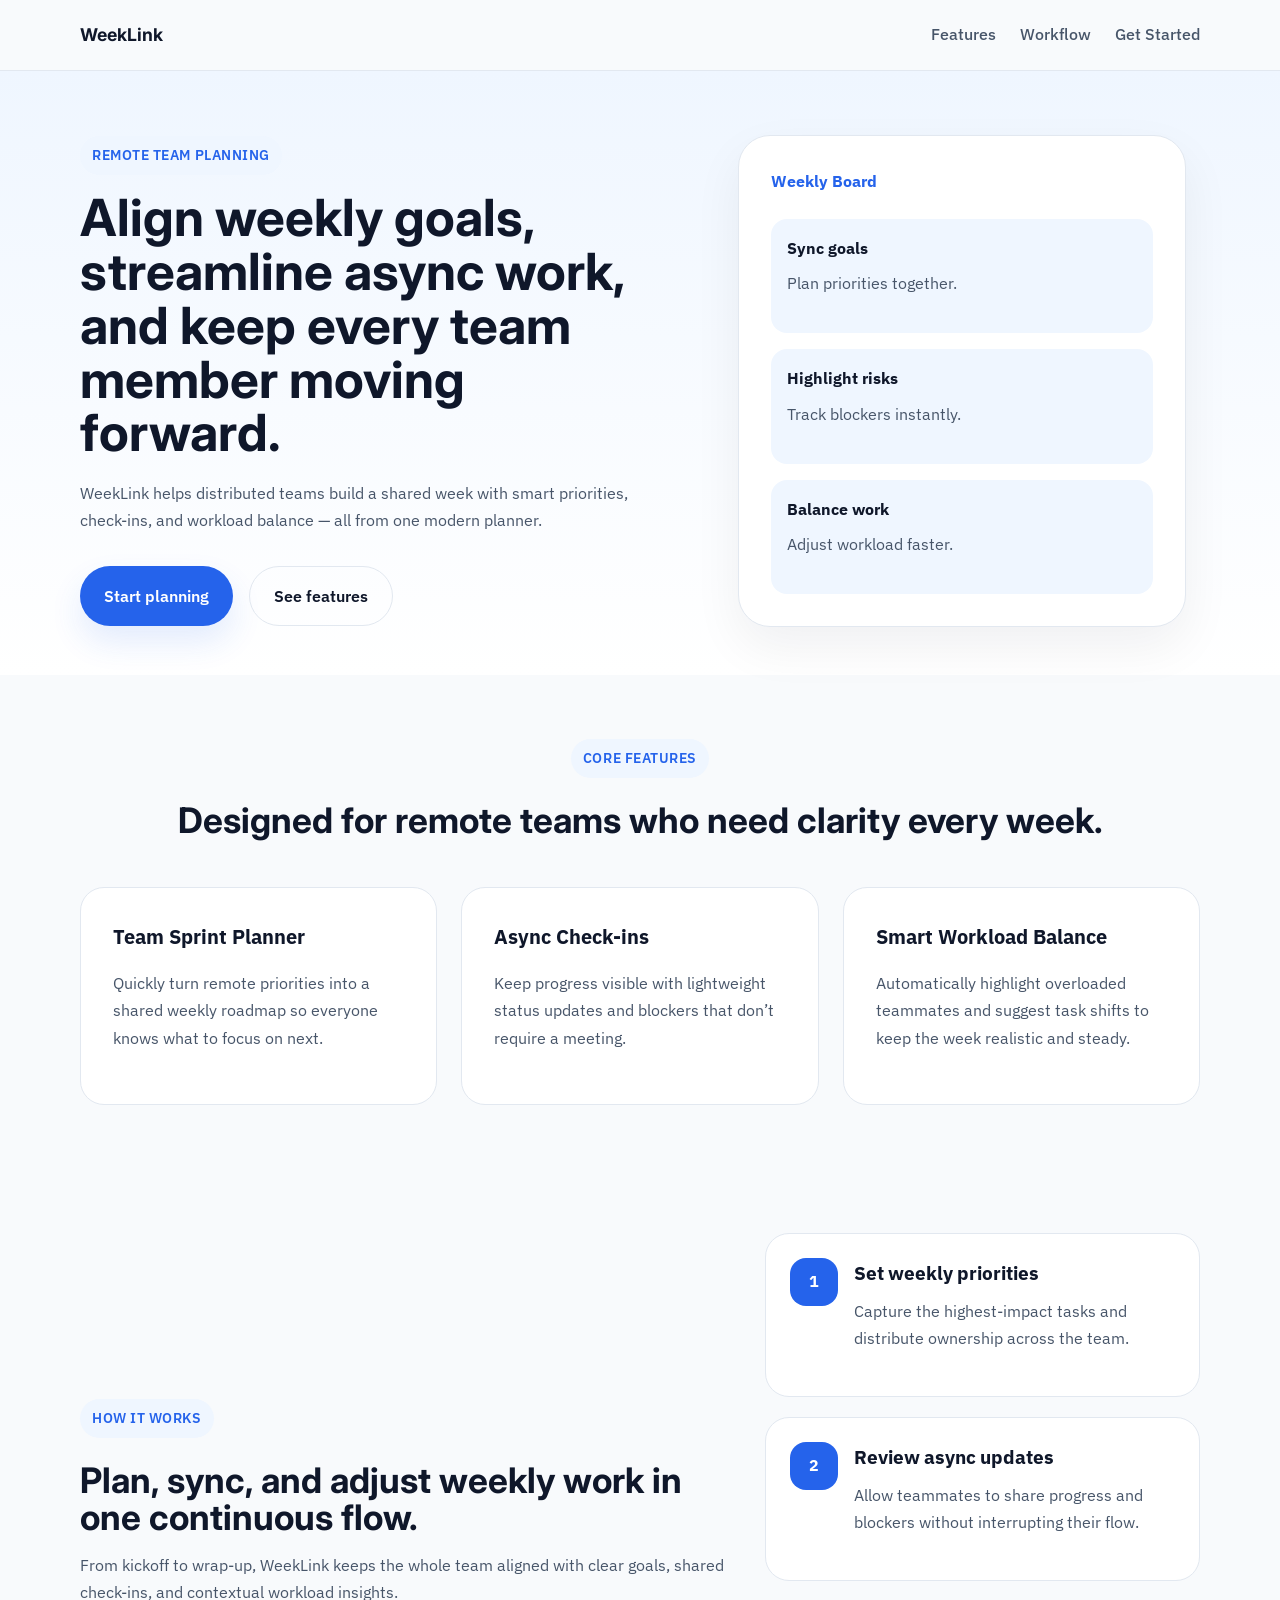
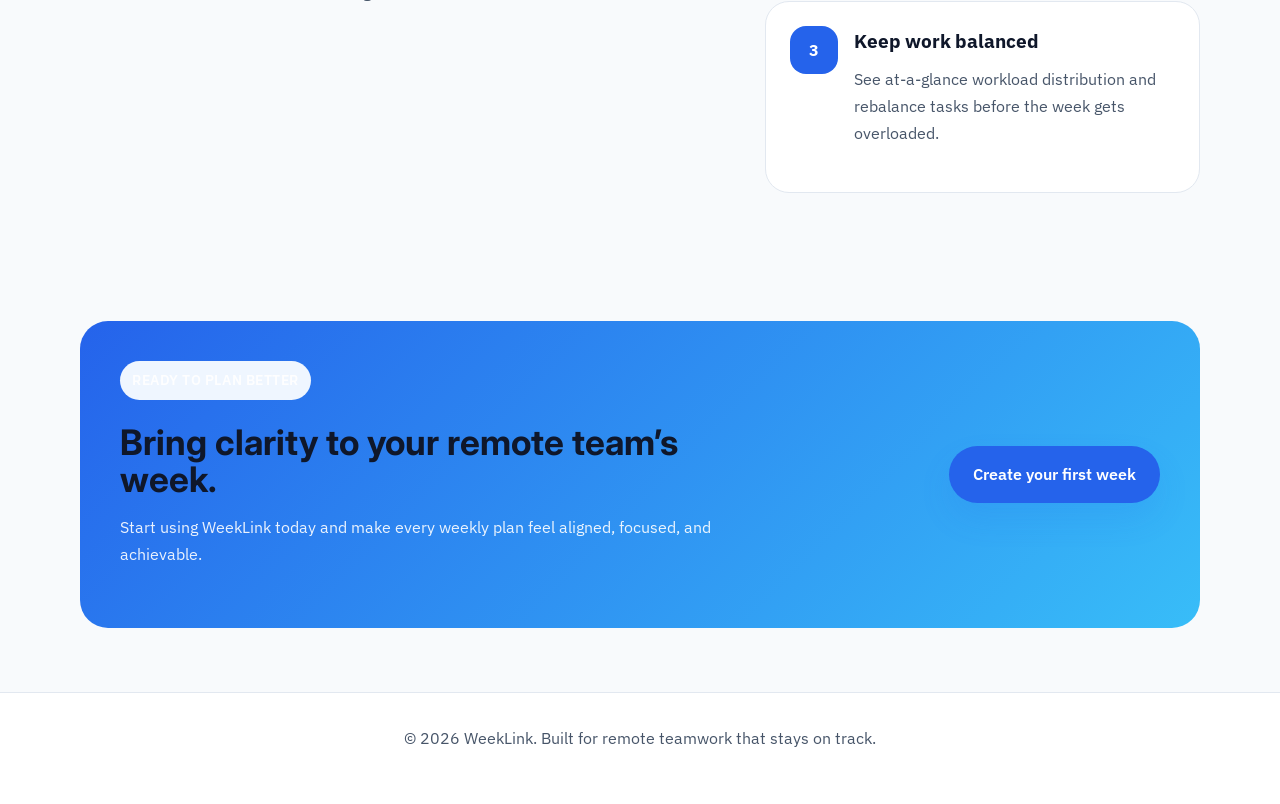
==== ai-generated-landing-page/index.html @ d890ad18 "chore: initial commit" ====
<!DOCTYPE html>
<html lang="en">
<head>
  <meta charset="UTF-8" />
  <meta name="viewport" content="width=device-width, initial-scale=1.0" />
  <title>WeekLink · Remote Team Weekly Planning</title>
  <link rel="preconnect" href="https://fonts.googleapis.com" />
  <link rel="preconnect" href="https://fonts.gstatic.com" crossorigin />
  <link href="https://fonts.googleapis.com/css2?family=IBM+Plex+Sans:wght@400;500;600&family=Inter:wght@600;700&display=swap" rel="stylesheet" />
  <link rel="stylesheet" href="style.css" />
</head>
<body>
  <header class="site-header" id="site-header">
    <div class="container header-inner">
      <a class="brand" href="#hero">WeekLink</a>
      <nav class="primary-nav" aria-label="Primary navigation">
        <a href="#features">Features</a>
        <a href="#workflow">Workflow</a>
        <a href="#cta">Get Started</a>
      </nav>
    </div>
  </header>

  <main>
    <section class="hero-section" id="hero">
      <div class="container hero-content">
        <div class="hero-copy">
          <p class="eyebrow">Remote team planning</p>
          <h1>Align weekly goals, streamline async work, and keep every team member moving forward.</h1>
          <p class="hero-description">WeekLink helps distributed teams build a shared week with smart priorities, check-ins, and workload balance — all from one modern planner.</p>
          <div class="hero-actions">
            <a class="button button-primary" href="#cta">Start planning</a>
            <a class="button button-secondary" href="#features">See features</a>
          </div>
        </div>
        <div class="hero-visual" aria-hidden="true">
          <div class="visual-card">
            <span>Weekly Board</span>
            <div class="visual-grid">
              <div><strong>Sync goals</strong><p>Plan priorities together.</p></div>
              <div><strong>Highlight risks</strong><p>Track blockers instantly.</p></div>
              <div><strong>Balance work</strong><p>Adjust workload faster.</p></div>
            </div>
          </div>
        </div>
      </div>
    </section>

    <section class="feature-section" id="features">
      <div class="container section-header">
        <p class="section-label">Core features</p>
        <h2>Designed for remote teams who need clarity every week.</h2>
      </div>
      <div class="container feature-grid">
        <article class="feature-card">
          <h3>Team Sprint Planner</h3>
          <p>Quickly turn remote priorities into a shared weekly roadmap so everyone knows what to focus on next.</p>
        </article>
        <article class="feature-card">
          <h3>Async Check-ins</h3>
          <p>Keep progress visible with lightweight status updates and blockers that don’t require a meeting.</p>
        </article>
        <article class="feature-card">
          <h3>Smart Workload Balance</h3>
          <p>Automatically highlight overloaded teammates and suggest task shifts to keep the week realistic and steady.</p>
        </article>
      </div>
    </section>

    <section class="workflow-section" id="workflow">
      <div class="container workflow-grid">
        <div class="workflow-text">
          <p class="section-label">How it works</p>
          <h2>Plan, sync, and adjust weekly work in one continuous flow.</h2>
          <p>From kickoff to wrap-up, WeekLink keeps the whole team aligned with clear goals, shared check-ins, and contextual workload insights.</p>
        </div>
        <div class="workflow-list">
          <div class="workflow-step">
            <span class="step-number">1</span>
            <div>
              <h3>Set weekly priorities</h3>
              <p>Capture the highest-impact tasks and distribute ownership across the team.</p>
            </div>
          </div>
          <div class="workflow-step">
            <span class="step-number">2</span>
            <div>
              <h3>Review async updates</h3>
              <p>Allow teammates to share progress and blockers without interrupting their flow.</p>
            </div>
          </div>
          <div class="workflow-step">
            <span class="step-number">3</span>
            <div>
              <h3>Keep work balanced</h3>
              <p>See at-a-glance workload distribution and rebalance tasks before the week gets overloaded.</p>
            </div>
          </div>
        </div>
      </div>
    </section>

    <section class="cta-section" id="cta">
      <div class="container cta-card">
        <div>
          <p class="section-label">Ready to plan better</p>
          <h2>Bring clarity to your remote team’s week.</h2>
          <p>Start using WeekLink today and make every weekly plan feel aligned, focused, and achievable.</p>
        </div>
        <a class="button button-primary" href="#hero">Create your first week</a>
      </div>
    </section>
  </main>

  <footer class="site-footer">
    <div class="container footer-inner">
      <p>© 2026 WeekLink. Built for remote teamwork that stays on track.</p>
    </div>
  </footer>
</body>
</html>
---- ai-generated-landing-page/style.css ----
:root {
  --bg: #f8fafc;
  --surface: #ffffff;
  --surface-soft: #eef2ff;
  --text: #0f172a;
  --text-muted: #475569;
  --primary: #2563eb;
  --primary-soft: #eff6ff;
  --accent: #f97316;
  --border: #e2e8f0;
}

* {
  box-sizing: border-box;
}

html,
body {
  margin: 0;
  padding: 0;
  min-height: 100%;
  font-family: 'IBM Plex Sans', sans-serif;
  font-size: 16px;
  background: var(--bg);
  color: var(--text);
}

body {
  line-height: 1.7;
}

p {
  margin: 0 0 1.25rem;
  color: var(--text-muted);
}

img {
  max-width: 100%;
  display: block;
}

.container {
  width: min(1120px, calc(100% - 2rem));
  margin: 0 auto;
}

.site-header {
  position: sticky;
  top: 0;
  z-index: 10;
  background: rgba(248, 250, 252, 0.96);
  border-bottom: 1px solid var(--border);
}

.header-inner {
  display: flex;
  align-items: center;
  justify-content: space-between;
  gap: 1rem;
  padding: 1.25rem 0;
}

.brand {
  font-family: 'Inter', sans-serif;
  font-size: 1.1rem;
  font-weight: 700;
  color: var(--text);
  text-decoration: none;
}

.primary-nav {
  display: flex;
  gap: 1.5rem;
  flex-wrap: wrap;
}

.primary-nav a {
  color: var(--text-muted);
  text-decoration: none;
  font-weight: 500;
}

.hero-section {
  padding: 4rem 0 3rem;
  background: linear-gradient(180deg, #eff6ff 0%, #ffffff 100%);
}

.hero-content {
  display: grid;
  grid-template-columns: 1.25fr 1fr;
  gap: 3rem;
  align-items: center;
}

.hero-copy {
  max-width: 38rem;
}

.eyebrow,
.section-label {
  display: inline-flex;
  margin-bottom: 1rem;
  padding: 0.5rem 0.75rem;
  border-radius: 999px;
  background: var(--primary-soft);
  color: var(--primary);
  font-size: 0.85rem;
  font-weight: 600;
  letter-spacing: 0.04em;
  text-transform: uppercase;
}

.hero-copy h1,
.section-header h2,
.workflow-text h2,
.cta-card h2 {
  font-family: 'Inter', sans-serif;
  color: var(--text);
  line-height: 1.05;
}

.hero-copy h1 {
  font-size: clamp(2.5rem, 4vw, 4rem);
  margin: 0 0 1.25rem;
}

.hero-description,
.workflow-text p,
.cta-card p {
  max-width: 44rem;
}

.hero-actions {
  display: flex;
  flex-wrap: wrap;
  gap: 1rem;
  margin-top: 2rem;
}

.button {
  display: inline-flex;
  align-items: center;
  justify-content: center;
  padding: 0.95rem 1.5rem;
  border-radius: 999px;
  text-decoration: none;
  font-weight: 600;
  transition: transform 0.2s ease, box-shadow 0.2s ease, background-color 0.2s ease, border-color 0.2s ease;
}

.button:hover {
  transform: translateY(-1px);
}

.button-primary {
  background: var(--primary);
  color: #ffffff;
  box-shadow: 0 16px 32px rgba(37, 99, 235, 0.12);
}

.button-primary:hover {
  box-shadow: 0 20px 40px rgba(37, 99, 235, 0.18);
}

.button-secondary {
  background: transparent;
  color: var(--text);
  border: 1px solid var(--border);
}

.button-secondary:hover {
  border-color: var(--primary);
}

.hero-visual {
  display: grid;
  place-items: center;
}

.visual-card {
  width: 100%;
  max-width: 28rem;
  border-radius: 2rem;
  padding: 2rem;
  background: var(--surface);
  border: 1px solid var(--border);
  box-shadow: 0 20px 50px rgba(15, 23, 42, 0.06);
}

.visual-card span {
  display: inline-flex;
  margin-bottom: 1.5rem;
  font-weight: 700;
  color: var(--primary);
}

.visual-grid {
  display: grid;
  gap: 1rem;
}

.visual-grid div {
  padding: 1rem;
  border-radius: 1rem;
  background: var(--primary-soft);
}

.visual-grid strong {
  display: block;
  margin-bottom: 0.5rem;
  color: var(--text);
}

.feature-section,
.workflow-section,
.cta-section {
  padding: 4rem 0;
}

.section-header {
  text-align: center;
  margin-bottom: 3rem;
}

.section-header h2,
.workflow-text h2,
.cta-card h2 {
  font-size: clamp(2rem, 2.75vw, 2.75rem);
  margin: 0.5rem 0 1rem;
}

.feature-grid {
  display: grid;
  gap: 1.5rem;
  grid-template-columns: repeat(3, minmax(16rem, 1fr));
}

.feature-card {
  padding: 2rem;
  border-radius: 1.5rem;
  background: var(--surface);
  border: 1px solid var(--border);
  transition: transform 0.25s ease, box-shadow 0.25s ease, border-color 0.25s ease;
}

.feature-card:hover {
  transform: translateY(-3px);
  box-shadow: 0 18px 36px rgba(15, 23, 42, 0.08);
  border-color: rgba(37, 99, 235, 0.12);
}

.feature-card h3 {
  margin-top: 0;
  margin-bottom: 1rem;
  font-size: 1.25rem;
}

.workflow-grid {
  display: grid;
  gap: 2rem;
  grid-template-columns: 1.2fr 0.8fr;
  align-items: center;
}

.workflow-list {
  display: grid;
  gap: 1.25rem;
}

.workflow-step {
  display: grid;
  grid-template-columns: auto 1fr;
  gap: 1rem;
  align-items: flex-start;
  padding: 1.5rem;
  border-radius: 1.5rem;
  background: var(--surface);
  border: 1px solid var(--border);
}

.step-number {
  min-width: 3rem;
  min-height: 3rem;
  display: grid;
  place-items: center;
  border-radius: 1rem;
  background: var(--primary);
  color: #ffffff;
  font-weight: 700;
}

.workflow-step h3 {
  margin: 0 0 0.5rem;
}

.cta-card {
  display: flex;
  flex-wrap: wrap;
  align-items: center;
  justify-content: space-between;
  gap: 2rem;
  padding: 2.5rem;
  border-radius: 1.75rem;
  background: linear-gradient(135deg, #2563eb 0%, #38bdf8 100%);
  color: #ffffff;
}

.cta-card > div {
  max-width: 40rem;
}

.cta-card p {
  color: rgba(255, 255, 255, 0.9);
}

.site-footer {
  padding: 2rem 0;
  background: #ffffff;
  border-top: 1px solid var(--border);
}

.footer-inner {
  display: flex;
  justify-content: center;
  align-items: center;
  gap: 0.5rem;
  text-align: center;
}

@media (max-width: 900px) {
  .hero-content,
  .workflow-grid,
  .cta-card {
    grid-template-columns: 1fr;
  }

  .hero-actions,
  .primary-nav {
    justify-content: flex-start;
  }
}

@media (max-width: 720px) {
  .header-inner,
  .hero-copy,
  .feature-grid,
  .workflow-step,
  .cta-card {
    gap: 1rem;
  }

  .hero-copy h1,
  .section-header h2,
  .workflow-text h2,
  .cta-card h2 {
    font-size: 2rem;
  }

  .primary-nav {
    gap: 1rem;
  }

  .feature-grid {
    grid-template-columns: 1fr;
  }

  .button {
    width: 100%;
  }
}
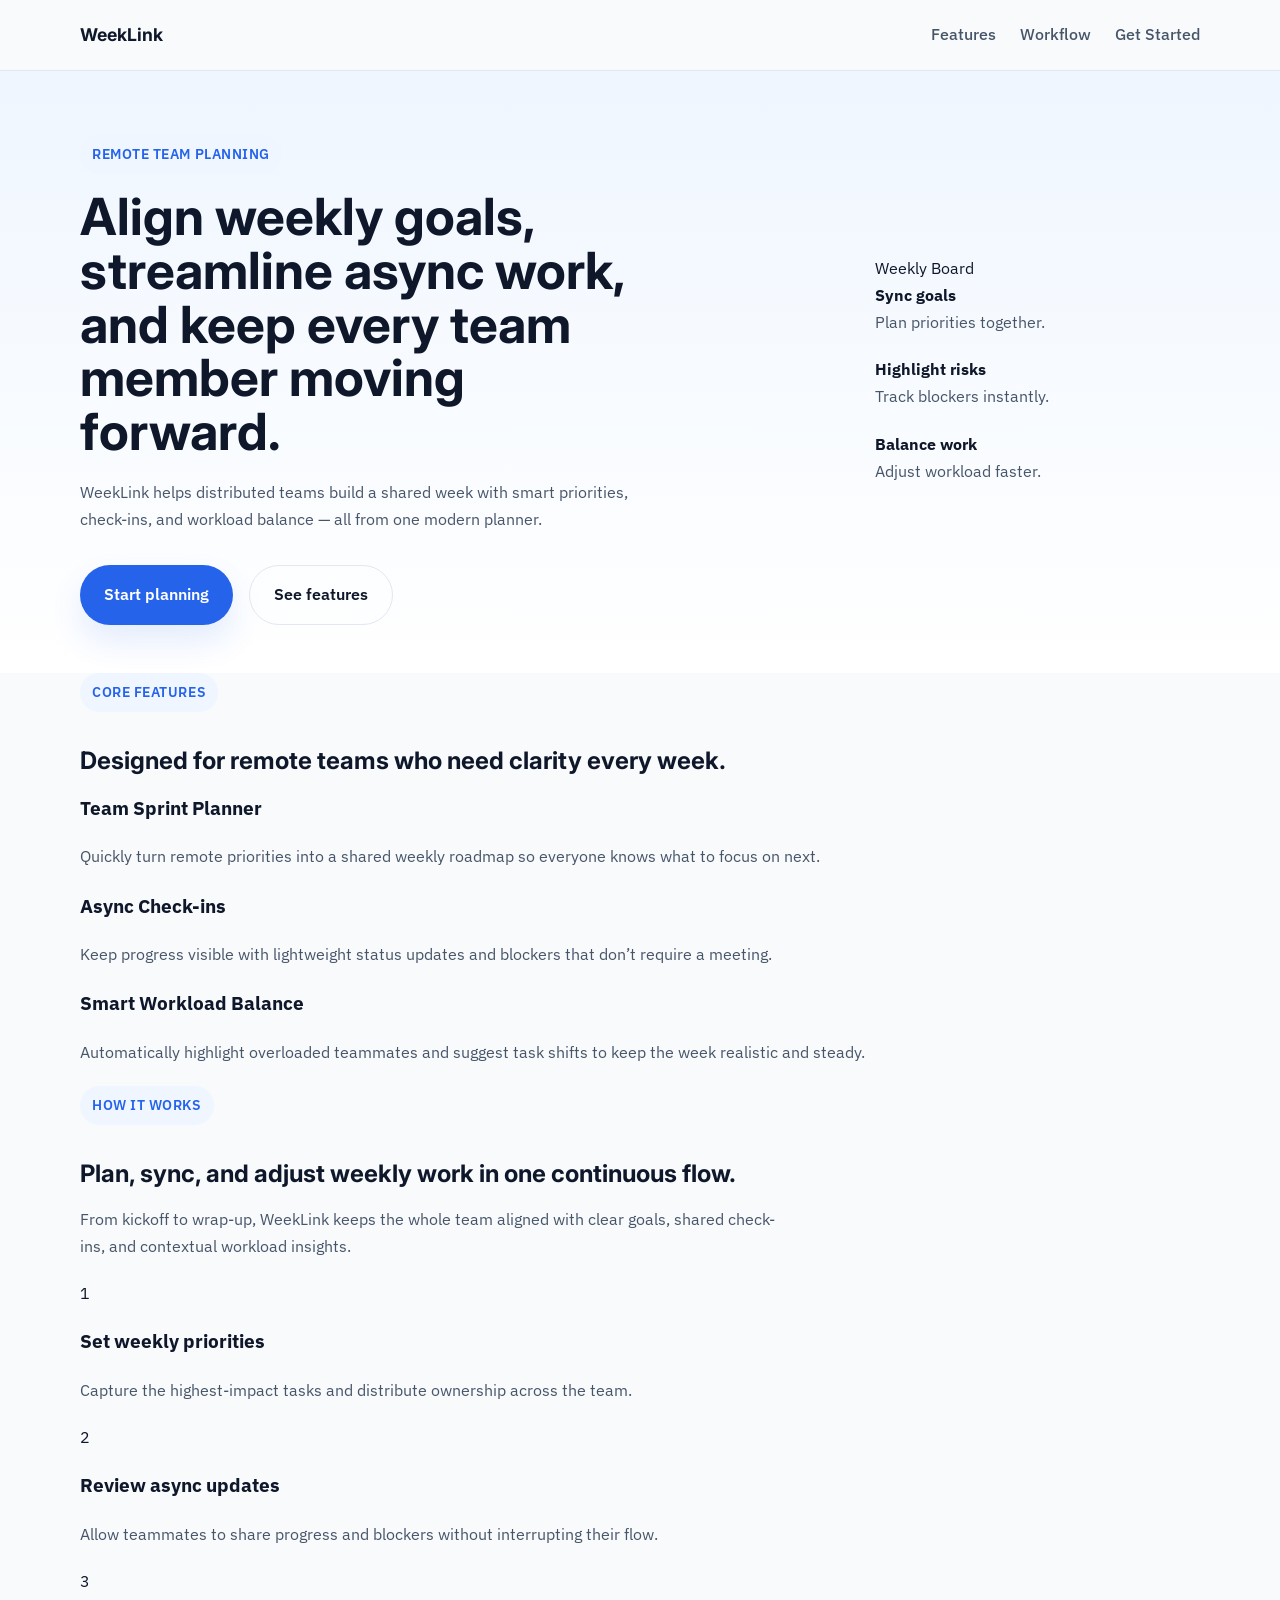
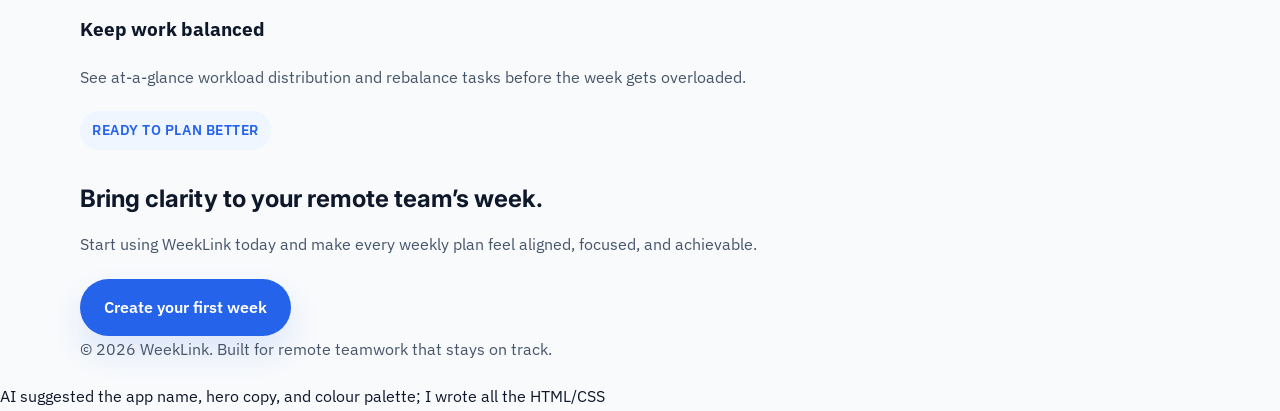
==== commit d5b409e1: "Add responsive semantic layout, mobile nav, accessibility, and check scripts" ====
--- a/ai-generated-landing-page/index.html
+++ b/ai-generated-landing-page/index.html
@@ -1,121 +1,173 @@
-<!DOCTYPE html>
+<!doctype html>
 <html lang="en">
-<head>
-  <meta charset="UTF-8" />
-  <meta name="viewport" content="width=device-width, initial-scale=1.0" />
-  <title>WeekLink · Remote Team Weekly Planning</title>
-  <link rel="preconnect" href="https://fonts.googleapis.com" />
-  <link rel="preconnect" href="https://fonts.gstatic.com" crossorigin />
-  <link href="https://fonts.googleapis.com/css2?family=IBM+Plex+Sans:wght@400;500;600&family=Inter:wght@600;700&display=swap" rel="stylesheet" />
-  <link rel="stylesheet" href="style.css" />
-</head>
-<body>
-  <header class="site-header" id="site-header">
-    <div class="container header-inner">
-      <a class="brand" href="#hero">WeekLink</a>
-      <nav class="primary-nav" aria-label="Primary navigation">
-        <a href="#features">Features</a>
-        <a href="#workflow">Workflow</a>
-        <a href="#cta">Get Started</a>
-      </nav>
-    </div>
-  </header>
+  <head>
+    <meta charset="UTF-8" />
+    <meta name="viewport" content="width=device-width, initial-scale=1.0" />
+    <title>WeekLink · Remote Team Weekly Planning</title>
+    <link rel="preconnect" href="https://fonts.googleapis.com" />
+    <link rel="preconnect" href="https://fonts.gstatic.com" crossorigin />
+    <link
+      href="https://fonts.googleapis.com/css2?family=IBM+Plex+Sans:wght@400;500;600&family=Inter:wght@600;700&display=swap"
+      rel="stylesheet"
+    />
+    <link rel="stylesheet" href="style.css" />
+  </head>
+  <body>
+    <header class="site-header" id="site-header">
+      <div class="container header-inner">
+        <a class="brand" href="#hero">WeekLink</a>
+        <nav class="primary-nav" aria-label="Primary navigation">
+          <a href="#features">Features</a>
+          <a href="#workflow">Workflow</a>
+          <a href="#cta">Get Started</a>
+        </nav>
+      </div>
+    </header>
 
-  <main>
-    <section class="hero-section" id="hero">
-      <div class="container hero-content">
-        <div class="hero-copy">
-          <p class="eyebrow">Remote team planning</p>
-          <h1>Align weekly goals, streamline async work, and keep every team member moving forward.</h1>
-          <p class="hero-description">WeekLink helps distributed teams build a shared week with smart priorities, check-ins, and workload balance — all from one modern planner.</p>
-          <div class="hero-actions">
-            <a class="button button-primary" href="#cta">Start planning</a>
-            <a class="button button-secondary" href="#features">See features</a>
+    <main>
+      <section class="hero-section" id="hero">
+        <div class="container hero-content">
+          <div class="hero-copy">
+            <p class="eyebrow">Remote team planning</p>
+            <h1>
+              Align weekly goals, streamline async work, and keep every team
+              member moving forward.
+            </h1>
+            <p class="hero-description">
+              WeekLink helps distributed teams build a shared week with smart
+              priorities, check-ins, and workload balance — all from one modern
+              planner.
+            </p>
+            <div class="hero-actions">
+              <a class="button button-primary" href="#cta">Start planning</a>
+              <a class="button button-secondary" href="#features"
+                >See features</a
+              >
+            </div>
           </div>
-        </div>
-        <div class="hero-visual" aria-hidden="true">
-          <div class="visual-card">
-            <span>Weekly Board</span>
-            <div class="visual-grid">
-              <div><strong>Sync goals</strong><p>Plan priorities together.</p></div>
-              <div><strong>Highlight risks</strong><p>Track blockers instantly.</p></div>
-              <div><strong>Balance work</strong><p>Adjust workload faster.</p></div>
+          <div class="hero-visual" aria-hidden="true">
+            <div class="visual-card">
+              <span>Weekly Board</span>
+              <div class="visual-grid">
+                <div>
+                  <strong>Sync goals</strong>
+                  <p>Plan priorities together.</p>
+                </div>
+                <div>
+                  <strong>Highlight risks</strong>
+                  <p>Track blockers instantly.</p>
+                </div>
+                <div>
+                  <strong>Balance work</strong>
+                  <p>Adjust workload faster.</p>
+                </div>
+              </div>
             </div>
           </div>
         </div>
-      </div>
-    </section>
+      </section>
 
-    <section class="feature-section" id="features">
-      <div class="container section-header">
-        <p class="section-label">Core features</p>
-        <h2>Designed for remote teams who need clarity every week.</h2>
-      </div>
-      <div class="container feature-grid">
-        <article class="feature-card">
-          <h3>Team Sprint Planner</h3>
-          <p>Quickly turn remote priorities into a shared weekly roadmap so everyone knows what to focus on next.</p>
-        </article>
-        <article class="feature-card">
-          <h3>Async Check-ins</h3>
-          <p>Keep progress visible with lightweight status updates and blockers that don’t require a meeting.</p>
-        </article>
-        <article class="feature-card">
-          <h3>Smart Workload Balance</h3>
-          <p>Automatically highlight overloaded teammates and suggest task shifts to keep the week realistic and steady.</p>
-        </article>
-      </div>
-    </section>
+      <section class="feature-section" id="features">
+        <div class="container section-header">
+          <p class="section-label">Core features</p>
+          <h2>Designed for remote teams who need clarity every week.</h2>
+        </div>
+        <div class="container feature-grid">
+          <article class="feature-card">
+            <h3>Team Sprint Planner</h3>
+            <p>
+              Quickly turn remote priorities into a shared weekly roadmap so
+              everyone knows what to focus on next.
+            </p>
+          </article>
+          <article class="feature-card">
+            <h3>Async Check-ins</h3>
+            <p>
+              Keep progress visible with lightweight status updates and blockers
+              that don’t require a meeting.
+            </p>
+          </article>
+          <article class="feature-card">
+            <h3>Smart Workload Balance</h3>
+            <p>
+              Automatically highlight overloaded teammates and suggest task
+              shifts to keep the week realistic and steady.
+            </p>
+          </article>
+        </div>
+      </section>
 
-    <section class="workflow-section" id="workflow">
-      <div class="container workflow-grid">
-        <div class="workflow-text">
-          <p class="section-label">How it works</p>
-          <h2>Plan, sync, and adjust weekly work in one continuous flow.</h2>
-          <p>From kickoff to wrap-up, WeekLink keeps the whole team aligned with clear goals, shared check-ins, and contextual workload insights.</p>
-        </div>
-        <div class="workflow-list">
-          <div class="workflow-step">
-            <span class="step-number">1</span>
-            <div>
-              <h3>Set weekly priorities</h3>
-              <p>Capture the highest-impact tasks and distribute ownership across the team.</p>
+      <section class="workflow-section" id="workflow">
+        <div class="container workflow-grid">
+          <div class="workflow-text">
+            <p class="section-label">How it works</p>
+            <h2>Plan, sync, and adjust weekly work in one continuous flow.</h2>
+            <p>
+              From kickoff to wrap-up, WeekLink keeps the whole team aligned
+              with clear goals, shared check-ins, and contextual workload
+              insights.
+            </p>
+          </div>
+          <div class="workflow-list">
+            <div class="workflow-step">
+              <span class="step-number">1</span>
+              <div>
+                <h3>Set weekly priorities</h3>
+                <p>
+                  Capture the highest-impact tasks and distribute ownership
+                  across the team.
+                </p>
+              </div>
             </div>
-          </div>
-          <div class="workflow-step">
-            <span class="step-number">2</span>
-            <div>
-              <h3>Review async updates</h3>
-              <p>Allow teammates to share progress and blockers without interrupting their flow.</p>
+            <div class="workflow-step">
+              <span class="step-number">2</span>
+              <div>
+                <h3>Review async updates</h3>
+                <p>
+                  Allow teammates to share progress and blockers without
+                  interrupting their flow.
+                </p>
+              </div>
             </div>
-          </div>
-          <div class="workflow-step">
-            <span class="step-number">3</span>
-            <div>
-              <h3>Keep work balanced</h3>
-              <p>See at-a-glance workload distribution and rebalance tasks before the week gets overloaded.</p>
+            <div class="workflow-step">
+              <span class="step-number">3</span>
+              <div>
+                <h3>Keep work balanced</h3>
+                <p>
+                  See at-a-glance workload distribution and rebalance tasks
+                  before the week gets overloaded.
+                </p>
+              </div>
             </div>
           </div>
         </div>
+      </section>
+
+      <section class="cta-section" id="cta">
+        <div class="container cta-card">
+          <div>
+            <p class="section-label">Ready to plan better</p>
+            <h2>Bring clarity to your remote team’s week.</h2>
+            <p>
+              Start using WeekLink today and make every weekly plan feel
+              aligned, focused, and achievable.
+            </p>
+          </div>
+          <a class="button button-primary" href="#hero"
+            >Create your first week</a
+          >
+        </div>
+      </section>
+    </main>
+
+    <footer class="site-footer">
+      <div class="container footer-inner">
+        <p>© 2026 WeekLink. Built for remote teamwork that stays on track.</p>
       </div>
-    </section>
-
-    <section class="cta-section" id="cta">
-      <div class="container cta-card">
-        <div>
-          <p class="section-label">Ready to plan better</p>
-          <h2>Bring clarity to your remote team’s week.</h2>
-          <p>Start using WeekLink today and make every weekly plan feel aligned, focused, and achievable.</p>
-        </div>
-        <a class="button button-primary" href="#hero">Create your first week</a>
-      </div>
-    </section>
-  </main>
-
-  <footer class="site-footer">
-    <div class="container footer-inner">
-      <p>© 2026 WeekLink. Built for remote teamwork that stays on track.</p>
-    </div>
-  </footer>
-</body>
-</html>+    </footer>
+  </body>
+</html>
+<README class="md"
+  >AI suggested the app name, hero copy, and colour palette; I wrote all the
+  HTML/CSS
+</README>
--- a/ai-generated-landing-page/style.css
+++ b/ai-generated-landing-page/style.css
@@ -177,6 +177,51 @@
   place-items: center;
 }
 
+/* Responsive tweaks for hero visuals and images */
+.hero-visual img {
+  width: 100%;
+  height: auto;
+  max-width: 28rem;
+  border-radius: 1rem;
+  display: block;
+}
+
+/* Ensure images inside the content scale nicely */
+.container img {
+  max-width: 100%;
+  height: auto;
+}
+
+/* Mobile nav toggle */
+.nav-toggle {
+  display: none;
+  align-items: center;
+  justify-content: center;
+  width: 2.25rem;
+  height: 2.25rem;
+  background: transparent;
+  border: 0;
+  cursor: pointer;
+  padding: 0;
+}
+.nav-toggle .bar {
+  display: block;
+  width: 20px;
+  height: 2px;
+  background: var(--text);
+  margin: 3px 0;
+  border-radius: 2px;
+.nav-toggle .bar {
+  transition: transform 0.22s ease, opacity 0.18s ease;
+}
+.sr-only {
+  position: absolute !important;
+  width: 1px; height: 1px;
+  padding: 0; margin: -1px;
+  overflow: hidden; clip: rect(0,0,0,0);
+  white-space: nowrap; border: 0;
+}
+
 .visual-card {
   width: 100%;
   max-width: 28rem;
@@ -341,6 +386,59 @@
 }
 
 @media (max-width: 720px) {
+  .nav-toggle {
+    display: flex;
+  }
+
+  .primary-nav {
+    /* keep layout ready but hide with height/opacity for smooth animation */
+    display: flex;
+    flex-direction: column;
+    gap: 0.5rem;
+    position: absolute;
+    top: calc(100% + 0.5rem);
+    right: 1rem;
+    background: var(--surface);
+    padding: 0.5rem 0.75rem;
+    border-radius: 0.5rem;
+    box-shadow: 0 12px 30px rgba(15,23,42,0.08);
+    z-index: 20;
+    max-height: 0;
+    overflow: hidden;
+    opacity: 0;
+    pointer-events: none;
+    transform: translateY(-6px);
+    transition: max-height 260ms ease, opacity 200ms ease, transform 220ms ease;
+  }
+
+  .primary-nav.open {
+    max-height: 320px;
+    opacity: 1;
+    pointer-events: auto;
+    transform: translateY(0);
+  }
+
+  /* Staggered menu item entrance */
+  .primary-nav a {
+    opacity: 0;
+    transform: translateY(-8px);
+    transition: transform 260ms cubic-bezier(.2,.9,.2,1), opacity 220ms ease;
+  }
+
+  .primary-nav.open a {
+    opacity: 1;
+    transform: translateY(0);
+  }
+
+  .primary-nav.open a:nth-child(1) { transition-delay: 60ms; }
+  .primary-nav.open a:nth-child(2) { transition-delay: 90ms; }
+  .primary-nav.open a:nth-child(3) { transition-delay: 120ms; }
+  .primary-nav.open a:nth-child(4) { transition-delay: 150ms; }
+  .primary-nav.open a:nth-child(5) { transition-delay: 180ms; }
+  .primary-nav.open a:nth-child(6) { transition-delay: 210ms; }
+
+  .header-inner { position: relative; }
+
   .header-inner,
   .hero-copy,
   .feature-grid,
@@ -367,4 +465,16 @@
   .button {
     width: 100%;
   }
-}
+
+  /* Toggle button -> X animation */
+  .nav-toggle.open .bar:nth-child(1) {
+    transform: translateY(6px) rotate(45deg);
+  }
+  .nav-toggle.open .bar:nth-child(2) {
+    opacity: 0;
+    transform: scaleX(0.2);
+  }
+  .nav-toggle.open .bar:nth-child(3) {
+    transform: translateY(-6px) rotate(-45deg);
+  }
+}
